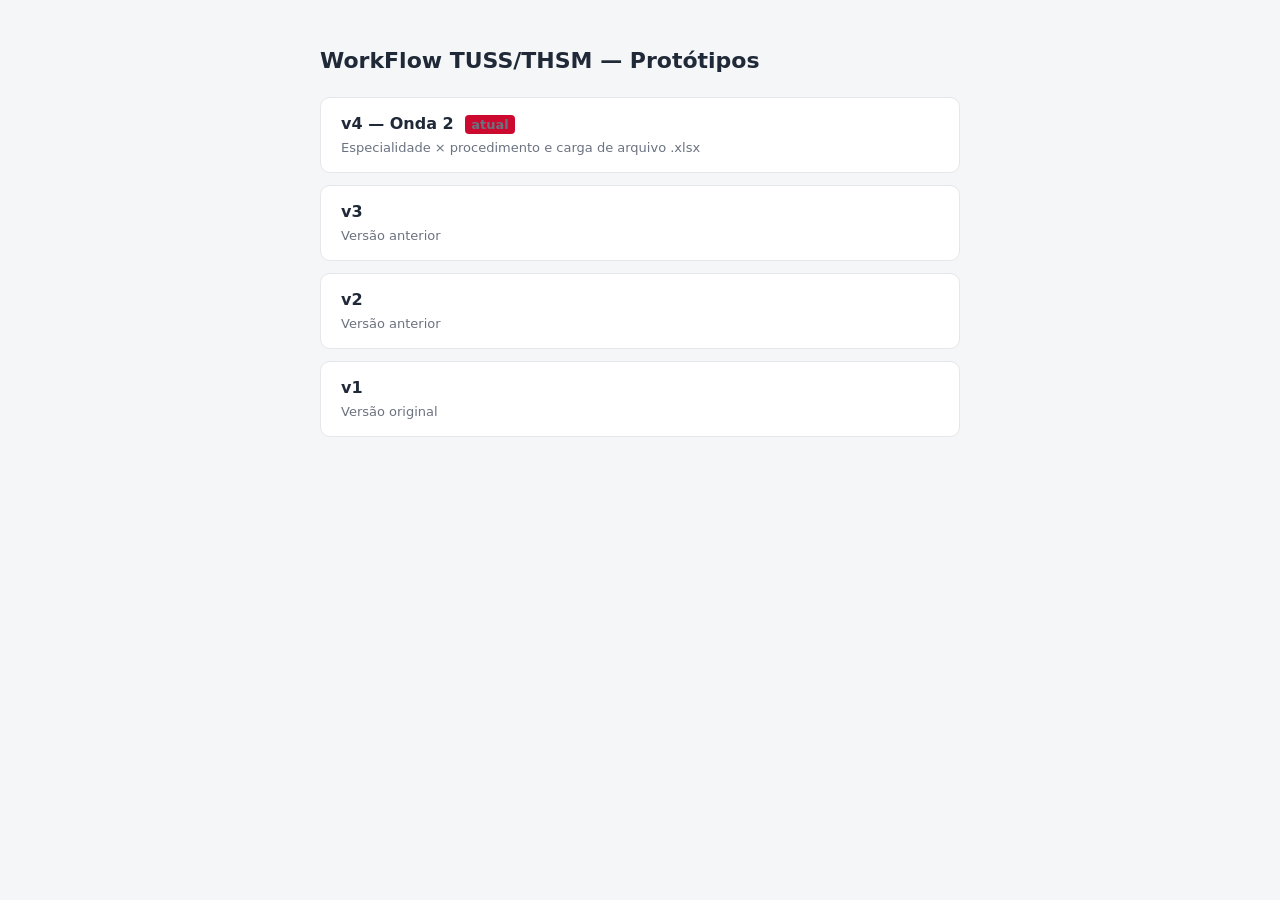
==== index.html @ c2a00d81 "Publica protótipos WorkFlow TUSS/THSM v1 a v4 (Onda 2) Co-Authored-By: claudio.amorim@foursys.com.br" ====
<!DOCTYPE html>
<html lang="pt-BR">
<head>
<meta charset="utf-8">
<meta name="viewport" content="width=device-width, initial-scale=1">
<title>WorkFlow TUSS/THSM — Protótipos</title>
<style>
body{font-family:system-ui,-apple-system,"Segoe UI",Roboto,sans-serif;background:#f5f6f8;color:#1f2937;margin:0;padding:48px 16px}
main{max-width:640px;margin:0 auto}
h1{font-size:22px;margin:0 0 24px}
a.card{display:block;background:#fff;border:1px solid #e5e7eb;border-radius:10px;padding:16px 20px;margin-bottom:12px;text-decoration:none;color:inherit}
a.card:hover{border-color:#cc092f}
a.card strong{display:block;font-size:16px;margin-bottom:4px}
a.card span{font-size:13px;color:#6b7280}
.tag{background:#cc092f;color:#fff;border-radius:4px;font-size:11px;padding:2px 6px;margin-left:6px;vertical-align:middle}
</style>
</head>
<body>
<main>
<h1>WorkFlow TUSS/THSM — Protótipos</h1>
<a class="card" href="v4-onda2/"><strong>v4 — Onda 2 <span class="tag">atual</span></strong><span>Especialidade × procedimento e carga de arquivo .xlsx</span></a>
<a class="card" href="v3/"><strong>v3</strong><span>Versão anterior</span></a>
<a class="card" href="v2/"><strong>v2</strong><span>Versão anterior</span></a>
<a class="card" href="v1/"><strong>v1</strong><span>Versão original</span></a>
</main>
</body>
</html>
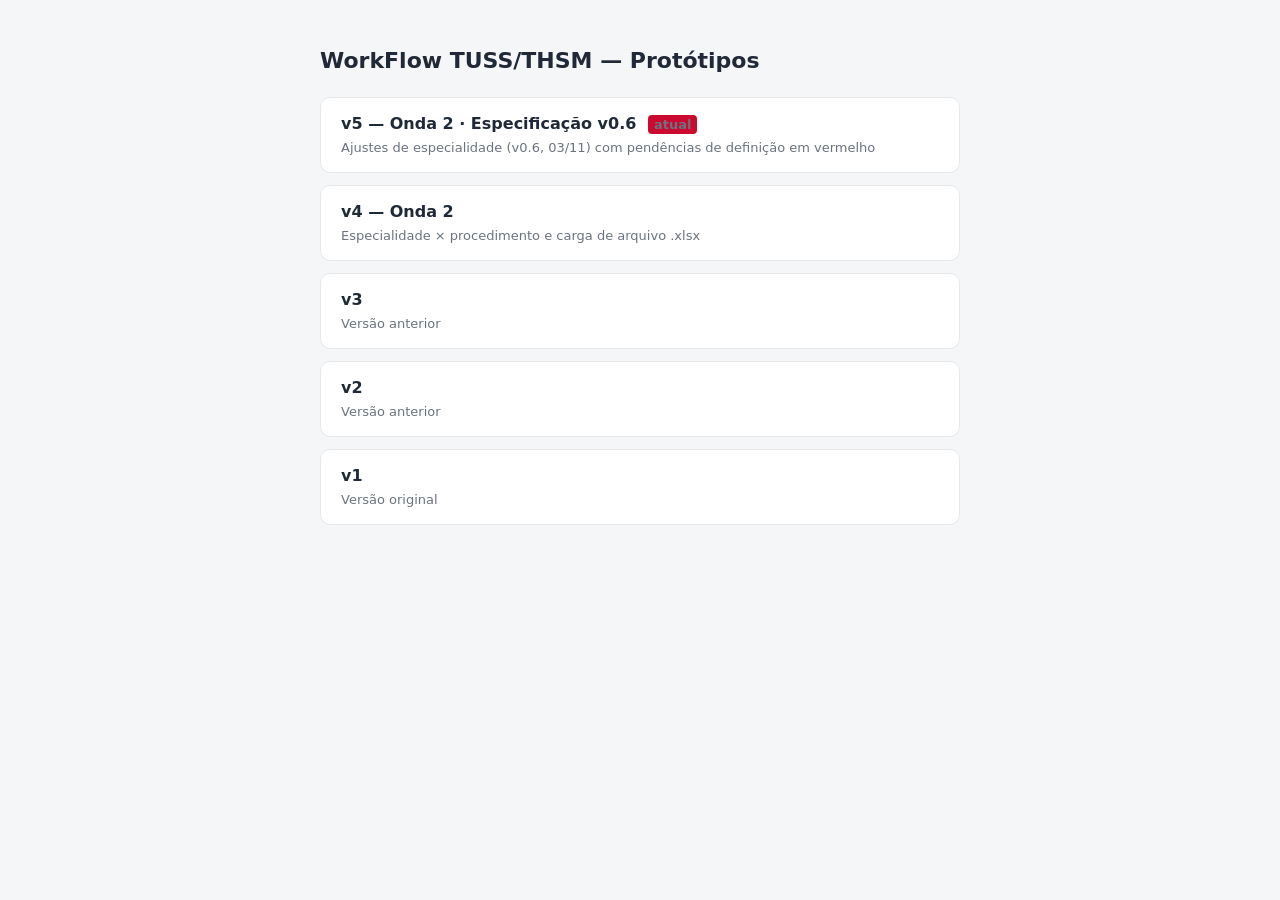
==== commit 3d0970cb: "Add v5 (Onda 2, especificação v0.6) com pendências de definição em vermelho Co-Authored-By: claudio." ====
--- a/index.html
+++ b/index.html
@@ -18,7 +18,8 @@
 <body>
 <main>
 <h1>WorkFlow TUSS/THSM — Protótipos</h1>
-<a class="card" href="v4-onda2/"><strong>v4 — Onda 2 <span class="tag">atual</span></strong><span>Especialidade × procedimento e carga de arquivo .xlsx</span></a>
+<a class="card" href="v5-onda2-esp06/"><strong>v5 — Onda 2 · Especificação v0.6 <span class="tag">atual</span></strong><span>Ajustes de especialidade (v0.6, 03/11) com pendências de definição em vermelho</span></a>
+<a class="card" href="v4-onda2/"><strong>v4 — Onda 2</strong><span>Especialidade × procedimento e carga de arquivo .xlsx</span></a>
 <a class="card" href="v3/"><strong>v3</strong><span>Versão anterior</span></a>
 <a class="card" href="v2/"><strong>v2</strong><span>Versão anterior</span></a>
 <a class="card" href="v1/"><strong>v1</strong><span>Versão original</span></a>
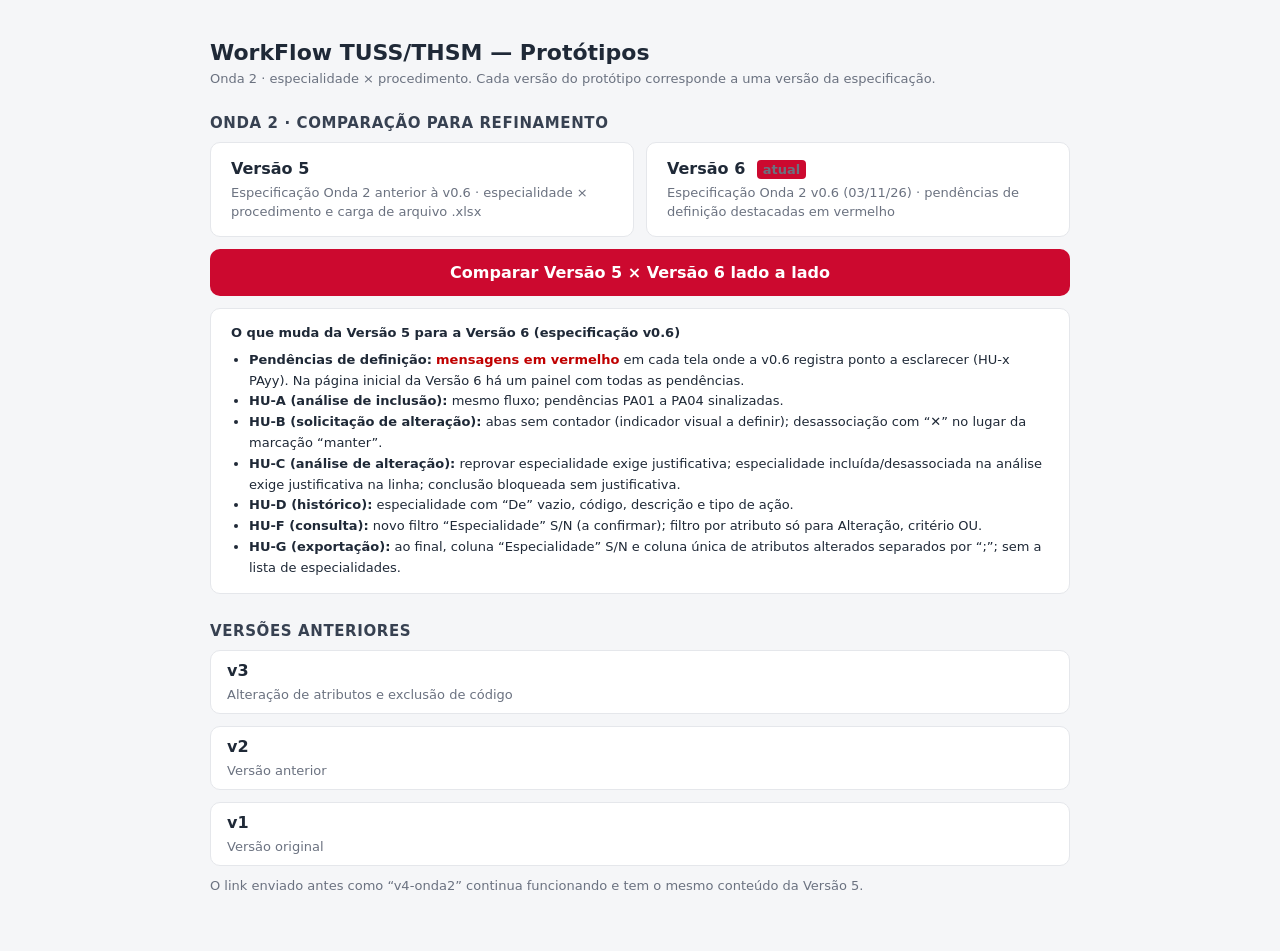
==== commit f083300c: "Reorganiza Onda 2 em Versão 5 × Versão 6 e adiciona página de comparação Co-Authored-By: claudio.amo" ====
--- a/index.html
+++ b/index.html
@@ -5,24 +5,55 @@
 <meta name="viewport" content="width=device-width, initial-scale=1">
 <title>WorkFlow TUSS/THSM — Protótipos</title>
 <style>
-body{font-family:system-ui,-apple-system,"Segoe UI",Roboto,sans-serif;background:#f5f6f8;color:#1f2937;margin:0;padding:48px 16px}
-main{max-width:640px;margin:0 auto}
-h1{font-size:22px;margin:0 0 24px}
+body{font-family:system-ui,-apple-system,"Segoe UI",Roboto,sans-serif;background:#f5f6f8;color:#1f2937;margin:0;padding:40px 16px}
+main{max-width:860px;margin:0 auto}
+h1{font-size:22px;margin:0 0 6px}
+h2{font-size:15px;margin:28px 0 10px;color:#374151;text-transform:uppercase;letter-spacing:.04em}
+p.sub{color:#6b7280;font-size:13px;margin:0 0 18px}
+.row{display:grid;grid-template-columns:1fr 1fr;gap:12px}
 a.card{display:block;background:#fff;border:1px solid #e5e7eb;border-radius:10px;padding:16px 20px;margin-bottom:12px;text-decoration:none;color:inherit}
 a.card:hover{border-color:#cc092f}
 a.card strong{display:block;font-size:16px;margin-bottom:4px}
 a.card span{font-size:13px;color:#6b7280}
+a.cmp{display:block;text-align:center;background:#cc092f;color:#fff;border-radius:10px;padding:14px;text-decoration:none;font-weight:600;margin-bottom:12px}
+a.cmp:hover{background:#a8071f}
 .tag{background:#cc092f;color:#fff;border-radius:4px;font-size:11px;padding:2px 6px;margin-left:6px;vertical-align:middle}
+.box{background:#fff;border:1px solid #e5e7eb;border-radius:10px;padding:14px 20px;font-size:13px;line-height:1.6}
+.box ul{margin:6px 0 0;padding-left:18px}
+.red{color:#C00000;font-weight:600}
+.old a.card{padding:10px 16px}
 </style>
 </head>
 <body>
 <main>
 <h1>WorkFlow TUSS/THSM — Protótipos</h1>
-<a class="card" href="v5-onda2-esp06/"><strong>v5 — Onda 2 · Especificação v0.6 <span class="tag">atual</span></strong><span>Ajustes de especialidade (v0.6, 03/11) com pendências de definição em vermelho</span></a>
-<a class="card" href="v4-onda2/"><strong>v4 — Onda 2</strong><span>Especialidade × procedimento e carga de arquivo .xlsx</span></a>
-<a class="card" href="v3/"><strong>v3</strong><span>Versão anterior</span></a>
+<p class="sub">Onda 2 · especialidade × procedimento. Cada versão do protótipo corresponde a uma versão da especificação.</p>
+
+<h2>Onda 2 · comparação para refinamento</h2>
+<div class="row">
+<a class="card" href="v5/"><strong>Versão 5</strong><span>Especificação Onda 2 anterior à v0.6 · especialidade × procedimento e carga de arquivo .xlsx</span></a>
+<a class="card" href="v6/"><strong>Versão 6 <span class="tag">atual</span></strong><span>Especificação Onda 2 v0.6 (03/11/26) · pendências de definição destacadas em vermelho</span></a>
+</div>
+<a class="cmp" href="comparar.html">Comparar Versão 5 × Versão 6 lado a lado</a>
+
+<div class="box"><strong>O que muda da Versão 5 para a Versão 6 (especificação v0.6)</strong>
+<ul>
+<li><strong>Pendências de definição:</strong> <span class="red">mensagens em vermelho</span> em cada tela onde a v0.6 registra ponto a esclarecer (HU-x PAyy). Na página inicial da Versão 6 há um painel com todas as pendências.</li>
+<li><strong>HU-A (análise de inclusão):</strong> mesmo fluxo; pendências PA01 a PA04 sinalizadas.</li>
+<li><strong>HU-B (solicitação de alteração):</strong> abas sem contador (indicador visual a definir); desassociação com “✕” no lugar da marcação “manter”.</li>
+<li><strong>HU-C (análise de alteração):</strong> reprovar especialidade exige justificativa; especialidade incluída/desassociada na análise exige justificativa na linha; conclusão bloqueada sem justificativa.</li>
+<li><strong>HU-D (histórico):</strong> especialidade com “De” vazio, código, descrição e tipo de ação.</li>
+<li><strong>HU-F (consulta):</strong> novo filtro “Especialidade” S/N (a confirmar); filtro por atributo só para Alteração, critério OU.</li>
+<li><strong>HU-G (exportação):</strong> ao final, coluna “Especialidade” S/N e coluna única de atributos alterados separados por “;”; sem a lista de especialidades.</li>
+</ul></div>
+
+<h2>Versões anteriores</h2>
+<div class="old">
+<a class="card" href="v3/"><strong>v3</strong><span>Alteração de atributos e exclusão de código</span></a>
 <a class="card" href="v2/"><strong>v2</strong><span>Versão anterior</span></a>
 <a class="card" href="v1/"><strong>v1</strong><span>Versão original</span></a>
+</div>
+<p class="sub" style="margin-top:12px">O link enviado antes como “v4-onda2” continua funcionando e tem o mesmo conteúdo da Versão 5.</p>
 </main>
 </body>
 </html>
